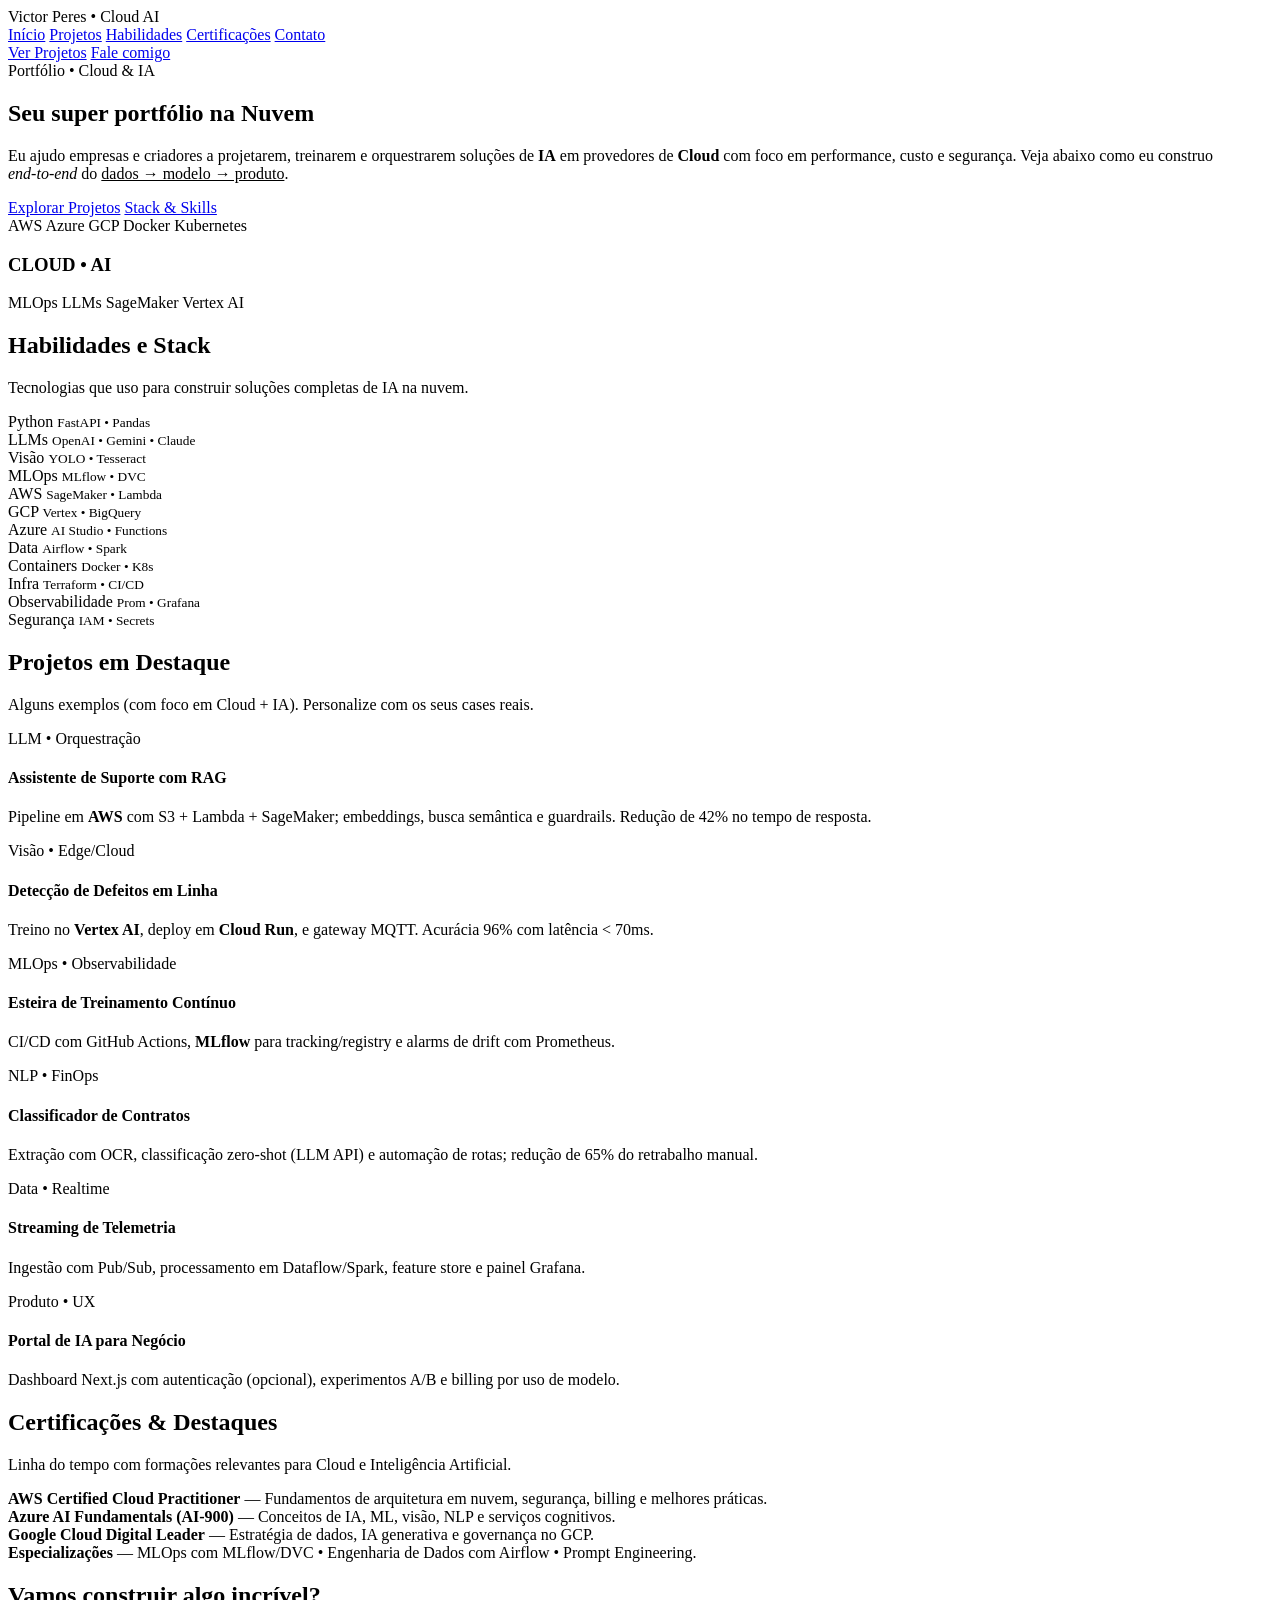
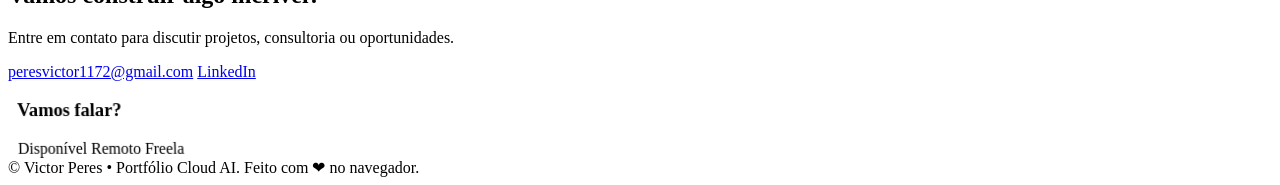
==== index.html @ 6753d7f5 "Add files via upload" ====
<!DOCTYPE html>
<html lang="pt-br">
<head>
  <meta charset="utf-8" />
  <meta name="viewport" content="width=device-width, initial-scale=1" />
  <title>Victor Peres — Cloud & AI</title>
  <meta name="description" content="Portfólio Cloud & AI de Victor Peres — projetos, habilidades e certificações." />
  <link rel="preconnect" href="https://fonts.googleapis.com">
  <link rel="preconnect" href="https://fonts.gstatic.com" crossorigin>
  <link href="https://fonts.googleapis.com/css2?family=Poppins:wght@300;400;500;600;700;800&display=swap" rel="stylesheet">
  <link rel="icon" href="/favicon.svg" type="image/svg+xml">
  <link rel="apple-touch-icon" href="/img/og-image-1200x630.png">
  <meta property="og:title" content="Victor Peres — Cloud & AI">
  <meta property="og:description" content="Portfólio Cloud & AI de Victor Peres — projetos, habilidades e certificações.">
  <meta property="og:type" content="website">
  <meta property="og:image" content="/img/og-image-1200x630.png">
  <meta property="og:image:width" content="1200">
  <meta property="og:image:height" content="630">
  <meta name="theme-color" content="#0c0b12">
  <link rel="stylesheet" href="/css/style.css">
</head>
<body>
  <!-- Header -->
  <header class="header">
    <div class="container">
      <div class="row">
        <div class="brand">
          <span class="logo" aria-hidden="true"></span>
          <span>Victor Peres • <span class="grad">Cloud&nbsp;AI</span></span>
        </div>
        <nav>
          <a href="#inicio">Início</a>
          <a href="#projetos">Projetos</a>
          <a href="#habilidades">Habilidades</a>
          <a href="#certificacoes">Certificações</a>
          <a href="#contato">Contato</a>
        </nav>
        <div class="cta">
          <a class="btn btn-ghost" href="#projetos">Ver Projetos</a>
          <a class="btn btn-primary" href="#contato">Fale comigo</a>
        </div>
      </div>
    </div>
  </header>

  <!-- Hero -->
  <section id="inicio" class="hero">
    <div class="orbs">
      <span class="orb purple"></span>
      <span class="orb cyan"></span>
    </div>
    <div class="container grid">
      <div>
        <span class="badge"><i></i> Portfólio • Cloud & IA</span>
        <h1>Seu <span class="grad">super</span> portfólio na Nuvem</h1>
        <p class="lead">Eu ajudo empresas e criadores a projetarem, treinarem e orquestrarem soluções de <b>IA</b> em provedores de <b>Cloud</b> com foco em performance, custo e segurança. Veja abaixo como eu construo <i>end‑to‑end</i> do <u>dados → modelo → produto</u>.</p>
        <div class="cta">
          <a class="btn btn-primary" href="#projetos">Explorar Projetos</a>
          <a class="btn btn-ghost" href="#habilidades">Stack & Skills</a>
        </div>

        <div class="partners">
          <span class="partner">AWS</span>
          <span class="partner">Azure</span>
          <span class="partner">GCP</span>
          <span class="partner">Docker</span>
          <span class="partner">Kubernetes</span>
        </div>
      </div>

      <div class="mock">
        <div class="device" id="device">
          <div class="screen">
            <h3>CLOUD • AI</h3>
            <div class="chips">
              <span class="chip">MLOps</span>
              <span class="chip">LLMs</span>
              <span class="chip">SageMaker</span>
              <span class="chip">Vertex AI</span>
            </div>
            <div class="floating"></div>
          </div>
        </div>
      </div>
    </div>
  </section>

  <!-- Habilidades -->
  <section id="habilidades">
    <div class="container">
      <h2 class="title">Habilidades e Stack</h2>
      <p class="subtitle">Tecnologias que uso para construir soluções completas de IA na nuvem.</p>
      <div class="skills reveal">
        <div class="tag">Python <small>FastAPI • Pandas</small></div>
        <div class="tag">LLMs <small>OpenAI • Gemini • Claude</small></div>
        <div class="tag">Visão <small>YOLO • Tesseract</small></div>
        <div class="tag">MLOps <small>MLflow • DVC</small></div>
        <div class="tag">AWS <small>SageMaker • Lambda</small></div>
        <div class="tag">GCP <small>Vertex • BigQuery</small></div>
        <div class="tag">Azure <small>AI Studio • Functions</small></div>
        <div class="tag">Data <small>Airflow • Spark</small></div>
        <div class="tag">Containers <small>Docker • K8s</small></div>
        <div class="tag">Infra <small>Terraform • CI/CD</small></div>
        <div class="tag">Observabilidade <small>Prom • Grafana</small></div>
        <div class="tag">Segurança <small>IAM • Secrets</small></div>
      </div>
    </div>
  </section>

  <!-- Projetos -->
  <section id="projetos">
    <div class="container">
      <h2 class="title">Projetos em Destaque</h2>
      <p class="subtitle">Alguns exemplos (com foco em Cloud + IA). Personalize com os seus cases reais.</p>

      <div class="cards">
        <article class="card reveal">
          <div class="thumb"></div>
          <div class="content">
            <span class="pill">LLM • Orquestração</span>
            <h4>Assistente de Suporte com RAG</h4>
            <p class="meta">Pipeline em <b>AWS</b> com S3 + Lambda + SageMaker; embeddings, busca semântica e guardrails. Redução de 42% no tempo de resposta.</p>
          </div>
        </article>

        <article class="card reveal">
          <div class="thumb"></div>
          <div class="content">
            <span class="pill">Visão • Edge/Cloud</span>
            <h4>Detecção de Defeitos em Linha</h4>
            <p class="meta">Treino no <b>Vertex AI</b>, deploy em <b>Cloud Run</b>, e gateway MQTT. Acurácia 96% com latência &lt; 70ms.</p>
          </div>
        </article>

        <article class="card reveal">
          <div class="thumb"></div>
          <div class="content">
            <span class="pill">MLOps • Observabilidade</span>
            <h4>Esteira de Treinamento Contínuo</h4>
            <p class="meta">CI/CD com GitHub Actions, <b>MLflow</b> para tracking/registry e alarms de drift com Prometheus.</p>
          </div>
        </article>

        <article class="card reveal">
          <div class="thumb"></div>
          <div class="content">
            <span class="pill">NLP • FinOps</span>
            <h4>Classificador de Contratos</h4>
            <p class="meta">Extração com OCR, classificação zero-shot (LLM API) e automação de rotas; redução de 65% do retrabalho manual.</p>
          </div>
        </article>

        <article class="card reveal">
          <div class="thumb"></div>
          <div class="content">
            <span class="pill">Data • Realtime</span>
            <h4>Streaming de Telemetria</h4>
            <p class="meta">Ingestão com Pub/Sub, processamento em Dataflow/Spark, feature store e painel Grafana.</p>
          </div>
        </article>

        <article class="card reveal">
          <div class="thumb"></div>
          <div class="content">
            <span class="pill">Produto • UX</span>
            <h4>Portal de IA para Negócio</h4>
            <p class="meta">Dashboard Next.js com autenticação (opcional), experimentos A/B e billing por uso de modelo.</p>
          </div>
        </article>
      </div>
    </div>
  </section>

  <!-- Certificações / Timeline -->
  <section id="certificacoes">
    <div class="container">
      <h2 class="title">Certificações & Destaques</h2>
      <p class="subtitle">Linha do tempo com formações relevantes para Cloud e Inteligência Artificial.</p>
      <div class="timeline">
        <div class="item reveal"><b>AWS Certified Cloud Practitioner</b> — Fundamentos de arquitetura em nuvem, segurança, billing e melhores práticas.</div>
        <div class="item reveal"><b>Azure AI Fundamentals (AI‑900)</b> — Conceitos de IA, ML, visão, NLP e serviços cognitivos.</div>
        <div class="item reveal"><b>Google Cloud Digital Leader</b> — Estratégia de dados, IA generativa e governança no GCP.</div>
        <div class="item reveal"><b>Especializações</b> — MLOps com MLflow/DVC • Engenharia de Dados com Airflow • Prompt Engineering.</div>
      </div>
    </div>
  </section>

  <!-- Contato -->
  <section id="contato">
    <div class="container">
      <div class="cta-block reveal">
        <div>
          <h2 class="title">Vamos construir algo <span class="grad">incrível</span>?</h2>
          <p class="subtitle">Entre em contato para discutir projetos, consultoria ou oportunidades.</p>
          <div class="cta">
            <a class="btn btn-primary" href="mailto:peresvictor1172@gmail.com">peresvictor1172@gmail.com</a>
            <a class="btn btn-ghost" href="https://www.linkedin.com" target="_blank" rel="noopener">LinkedIn</a>
          </div>
        </div>
        <div class="mock">
          <div class="device" style="transform:rotateY(10deg) rotateX(6deg)">
            <div class="screen">
              <h3>Vamos falar?</h3>
              <div class="chips">
                <span class="chip">Disponível</span>
                <span class="chip">Remoto</span>
                <span class="chip">Freela</span>
              </div>
              <div class="floating" style="animation-delay: -2s"></div>
            </div>
          </div>
        </div>
      </div>
    </div>
  </section>

  <footer>
    © <span id="y"></span> Victor Peres • Portfólio Cloud AI. Feito com ❤ no navegador.
  </footer>

  <script src="/js/script.js"></script>
</body>
</html>
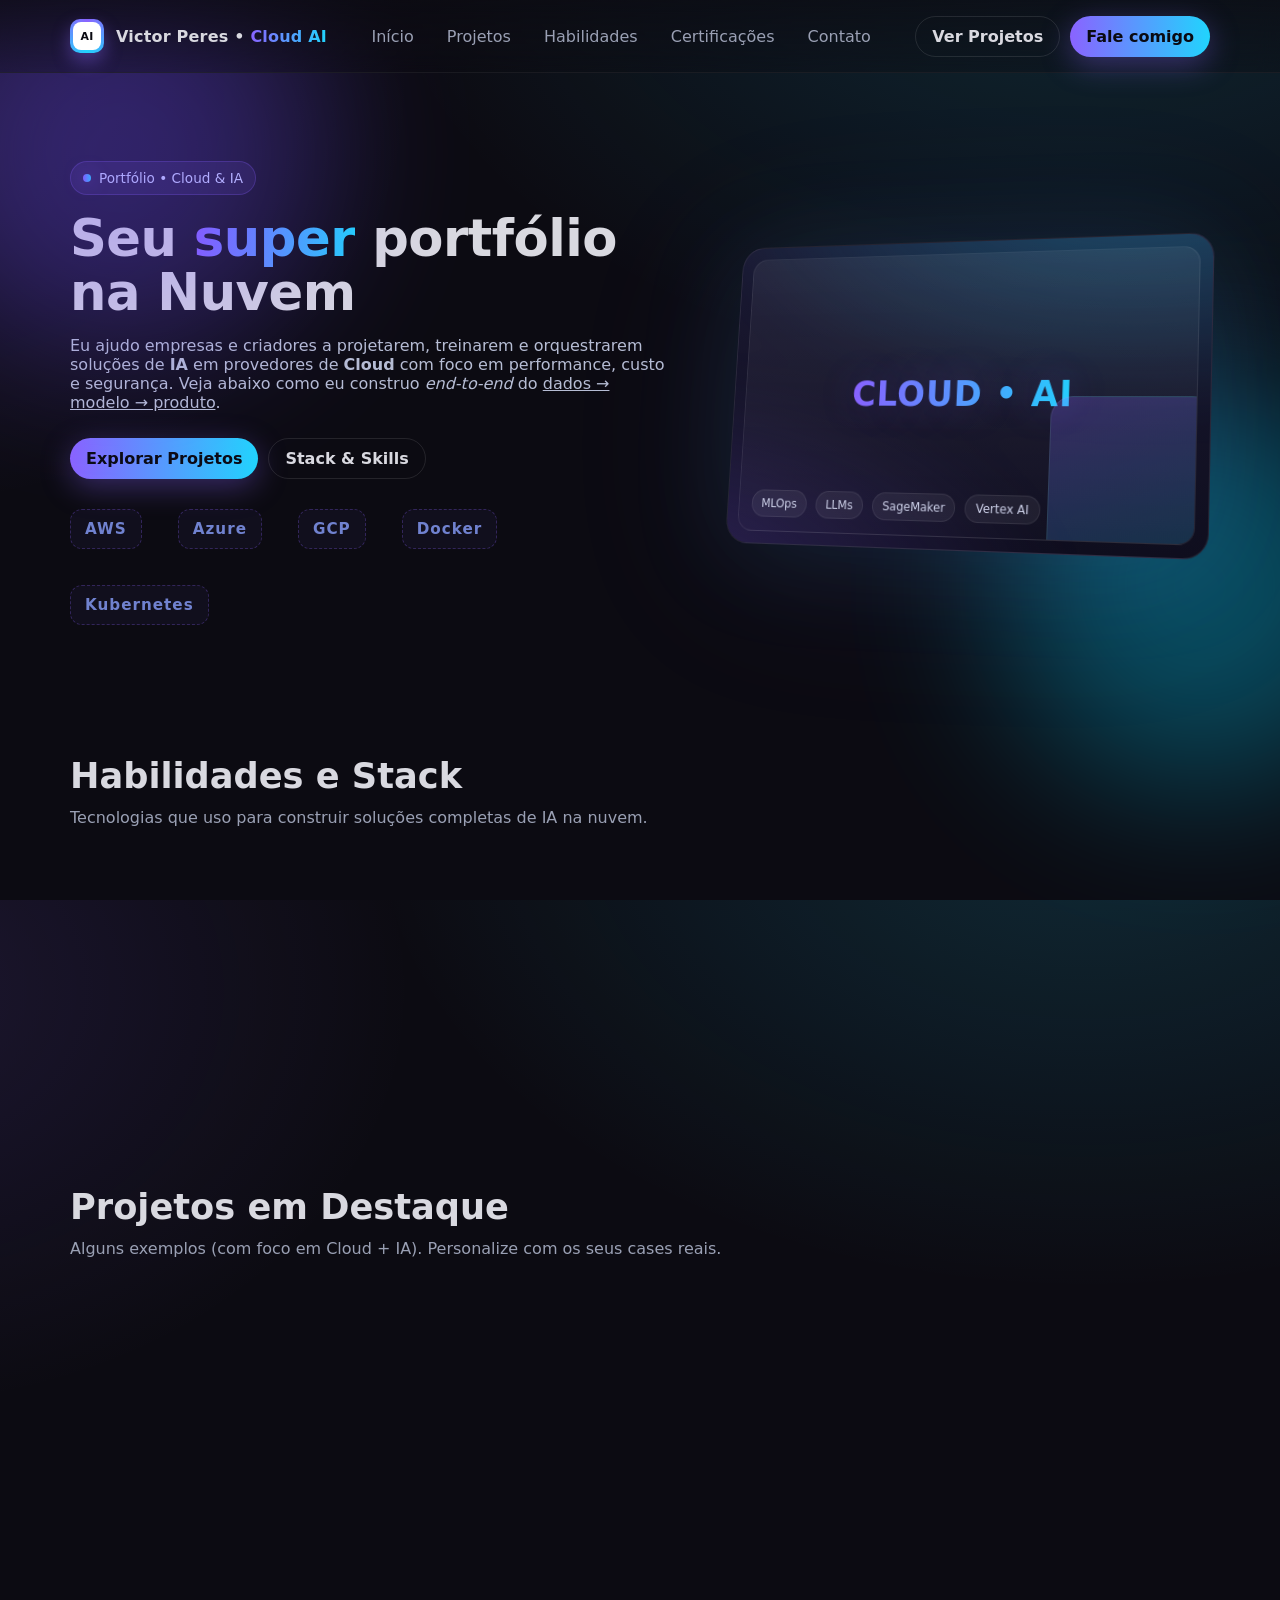
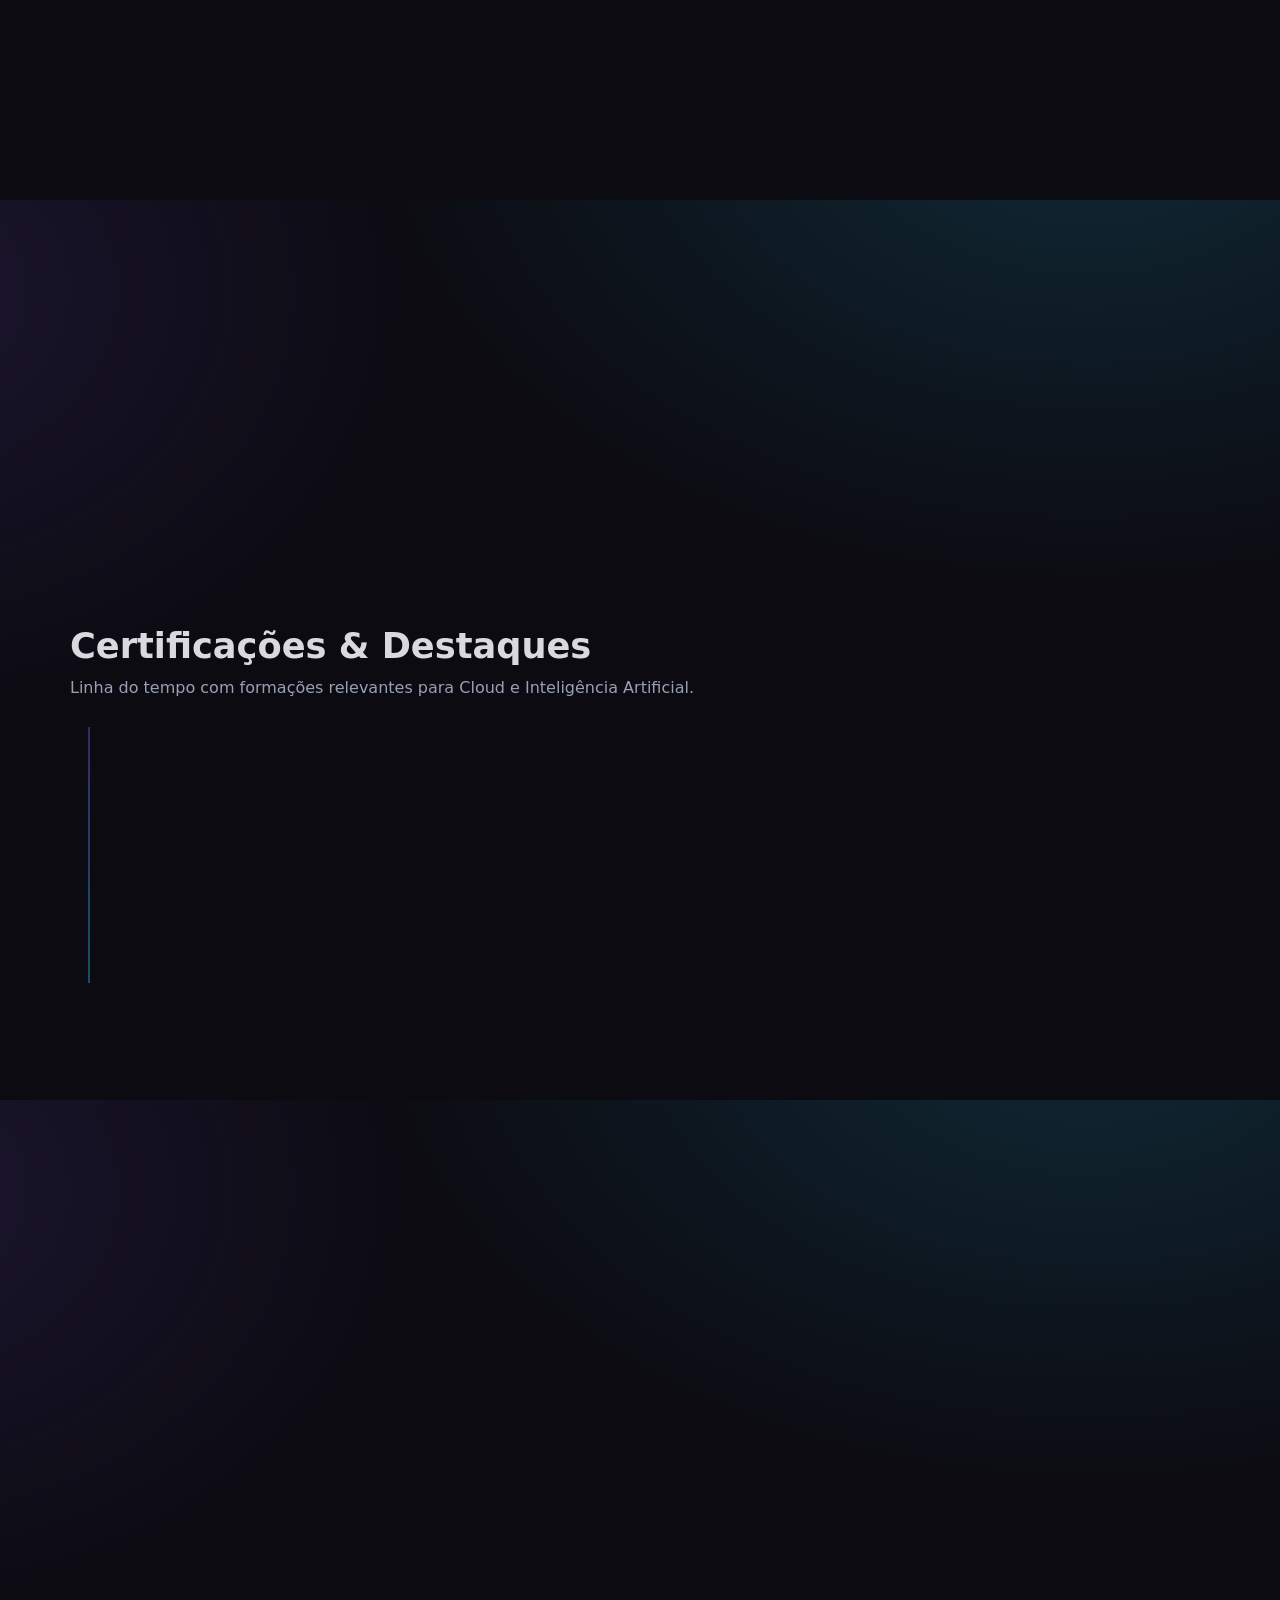
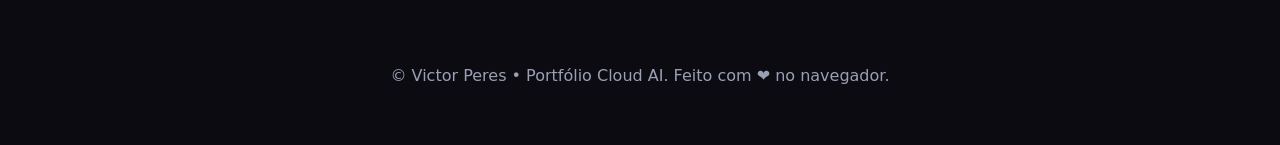
==== commit 497cfebd: "Update stylesheet link in index.html" ====
--- a/index.html
+++ b/index.html
@@ -17,7 +17,7 @@
   <meta property="og:image:width" content="1200">
   <meta property="og:image:height" content="630">
   <meta name="theme-color" content="#0c0b12">
-  <link rel="stylesheet" href="/css/style.css">
+  <link rel="stylesheet" href="style.css">
 </head>
 <body>
   <!-- Header -->
--- a/style.css
+++ b/style.css
@@ -0,0 +1,122 @@
+:root{
+  --bg:#0c0b12;          /* Fundo escuro */
+  --panel:#151426;       /* Painel/Galss */
+  --text:#d9d9e0;
+  --muted:#9aa0b4;
+  --primary-1:#8a63ff;   /* Roxo */
+  --primary-2:#21d4fd;   /* Azul/Ciano */
+  --ring: rgba(138, 99, 255, .65);
+  --shadow: 0 10px 30px rgba(33, 212, 253, .08), 0 20px 40px rgba(138, 99, 255, .08);
+  --radius: 18px;
+}
+*{box-sizing:border-box}
+html,body{height:100%}
+body{
+  margin:0; font-family:"Poppins",system-ui,Segoe UI,Roboto,Arial;
+  color:var(--text); background: radial-gradient(1200px 800px at 85% -10%, rgba(33,212,253,.15), transparent 60%),
+                     radial-gradient(900px 700px at -10% 10%, rgba(138,99,255,.13), transparent 60%),
+                     var(--bg);
+  overflow-x:hidden; 
+}
+a{color:inherit; text-decoration:none}
+
+/* ===== Header ===== */
+.header{position:sticky; top:0; z-index:50; backdrop-filter: blur(10px); background:linear-gradient(180deg, rgba(12,11,18,.75), rgba(12,11,18,.35)); border-bottom:1px solid rgba(255,255,255,.06)}
+.container{max-width:1180px; margin:0 auto; padding:0 20px}
+.row{display:flex; align-items:center; justify-content:space-between; gap:16px; height:72px}
+.brand{display:flex; align-items:center; gap:12px; font-weight:800; letter-spacing:.2px}
+.logo{width:34px; height:34px; position:relative; border-radius:10px; overflow:hidden; box-shadow:0 8px 18px rgba(138,99,255,.4)}
+.logo::before{content:""; position:absolute; inset:-40%; background:conic-gradient(from 0deg, var(--primary-1), var(--primary-2), var(--primary-1)); animation:spin 8s linear infinite}
+.logo::after{content:"AI"; position:absolute; inset:3px; display:grid; place-items:center; font-size:.68rem; font-weight:700; color:#0a0a12; background:#fff; border-radius:8px}
+nav a{padding:10px 14px; color:var(--muted); font-weight:500; border-radius:12px; transition:all .25s}
+nav a:hover{color:#fff; background:rgba(255,255,255,.06)}
+.cta{display:flex; gap:10px}
+.btn{padding:10px 16px; font-weight:600; border-radius:999px; display:inline-flex; align-items:center; gap:10px; transition:transform .15s ease, box-shadow .2s ease}
+.btn:active{transform:translateY(1px)}
+.btn-primary{background:linear-gradient(90deg, var(--primary-1), var(--primary-2)); color:#0a0a12; box-shadow:0 8px 30px rgba(138,99,255,.35)}
+.btn-ghost{border:1px solid rgba(255,255,255,.1)}
+
+/* ===== Hero ===== */
+.hero{position:relative; padding:88px 0 40px}
+.grid{display:grid; grid-template-columns:1.2fr 1fr; gap:40px; align-items:center}
+.badge{display:inline-flex; gap:8px; align-items:center; font-size:.85rem; color:#cbd2ff; background:rgba(138,99,255,.12); border:1px solid rgba(138,99,255,.25); padding:8px 12px; border-radius:999px}
+.badge i{width:8px; height:8px; border-radius:999px; background:linear-gradient(90deg, var(--primary-1), var(--primary-2)); box-shadow:0 0 18px var(--ring)}
+h1{font-size:3.2rem; line-height:1.06; margin:16px 0 12px; letter-spacing:-.5px}
+.grad{background:linear-gradient(90deg, var(--primary-1), var(--primary-2)); -webkit-background-clip:text; background-clip:text; color:transparent}
+.lead{color:#b6bdd4; font-weight:400; margin-bottom:26px}
+
+/* hero mockup */
+.mock{
+  perspective: 1400px; filter: drop-shadow(0 10px 50px rgba(33,212,253,.09)) drop-shadow(0 20px 80px rgba(138,99,255,.09));
+}
+.device{position:relative; width:100%; aspect-ratio: 16/10; border-radius:24px; background:linear-gradient(180deg, #1b1933, #0f0e1e); border:1px solid rgba(255,255,255,.09); transform:rotateY(-18deg) rotateX(8deg); transition: transform .6s ease; overflow:hidden}
+.device::before{content:""; position:absolute; inset:-40%; background:radial-gradient(800px 400px at 70% 10%, rgba(33,212,253,.3), transparent 60%), radial-gradient(800px 400px at 10% 90%, rgba(138,99,255,.3), transparent 60%); filter: blur(30px)}
+.device .screen{position:absolute; inset:12px; border-radius:16px; background:linear-gradient(180deg, rgba(255,255,255,.06), rgba(255,255,255,.01)); border:1px solid rgba(255,255,255,.08); display:grid; place-items:center; overflow:hidden}
+.screen h3{font-size:2.2rem; letter-spacing:1px; background:linear-gradient(90deg, var(--primary-1), var(--primary-2)); -webkit-background-clip:text; background-clip:text; color:transparent; text-shadow:0 0 40px rgba(138,99,255,.28)}
+.chips{position:absolute; bottom:14px; left:14px; display:flex; gap:10px; flex-wrap:wrap}
+.chip{font-size:.75rem; padding:6px 10px; border-radius:999px; background:rgba(255,255,255,.06); border:1px solid rgba(255,255,255,.08); color:#cfd3eb}
+.floating{position:absolute; right:-18px; bottom:-20px; width:160px; aspect-ratio:1; border-radius:22px; border:1px solid rgba(255,255,255,.08); background:linear-gradient(160deg, rgba(138,99,255,.25), rgba(33,212,253,.18)); filter:blur(.2px); animation:float 6s ease-in-out infinite}
+
+.hero .orbs{position:absolute; inset:0; pointer-events:none}
+.orb{position:absolute; width:400px; height:400px; border-radius:50%; filter:blur(80px); opacity:.32}
+.orb.purple{background:#6e4bff; top:-120px; left:-80px; animation:pulse 9s ease-in-out infinite}
+.orb.cyan{background:#00d2ff; right:-120px; bottom:-120px; animation:pulse 11s ease-in-out infinite reverse}
+
+/* Partners strip */
+.partners{display:flex; gap:36px; align-items:center; flex-wrap:wrap; opacity:.8; padding:30px 0 0}
+.partner{font-weight:700; letter-spacing:1px; font-size:.95rem; color:#8aa0ff; padding:10px 14px; border:1px dashed rgba(138,99,255,.35); border-radius:12px; background:rgba(138,99,255,.06)}
+
+/* ===== Sections ===== */
+section{padding:90px 0}
+.title{font-size:2.2rem; margin:0 0 12px}
+.subtitle{color:var(--muted); margin:0 0 30px}
+
+/* Skills */
+.skills{display:grid; grid-template-columns:repeat(6,1fr); gap:14px}
+.tag{background:linear-gradient(180deg, rgba(255,255,255,.06), rgba(255,255,255,.02)); border:1px solid rgba(255,255,255,.08); padding:12px 14px; border-radius:14px; text-align:center; font-weight:600; color:#e8ebff; box-shadow:var(--shadow)}
+.tag small{display:block; color:#9fb4ff; font-weight:500}
+
+/* Projects */
+.cards{display:grid; grid-template-columns:repeat(3, 1fr); gap:22px}
+.card{position:relative; border-radius:20px; background:linear-gradient(180deg, #16142a, #0e0d1d); border:1px solid rgba(255,255,255,.08); overflow:hidden; box-shadow:var(--shadow); transform:translateY(0) scale(1); transition:transform .28s ease, box-shadow .28s ease}
+.card:hover{transform:translateY(-6px) scale(1.01); box-shadow:0 20px 60px rgba(110,75,255,.15)}
+.card .thumb{height:180px; background:radial-gradient(800px 240px at 80% 10%, rgba(33,212,253,.35), transparent 60%), radial-gradient(800px 240px at 10% 90%, rgba(138,99,255,.35), transparent 60%)}
+.card .content{padding:18px}
+.pill{display:inline-flex; align-items:center; gap:8px; font-size:.75rem; color:#cfd3eb; background:rgba(255,255,255,.06); border:1px solid rgba(255,255,255,.1); padding:6px 10px; border-radius:999px}
+.card h4{margin:14px 0 6px}
+.meta{color:#a9b0c7; font-size:.92rem}
+
+/* Timeline / Certs */
+.timeline{position:relative; margin-left:8px}
+.timeline::before{content:""; position:absolute; left:10px; top:0; bottom:0; width:2px; background:linear-gradient(var(--primary-1), var(--primary-2)); opacity:.35}
+.item{position:relative; margin:20px 0 20px 36px; padding:14px 16px; border:1px solid rgba(255,255,255,.08); background:linear-gradient(180deg, rgba(255,255,255,.05), rgba(255,255,255,.02)); border-radius:14px}
+.item::before{content:""; position:absolute; left:-25px; top:18px; width:12px; height:12px; border-radius:50%; background:linear-gradient(90deg, var(--primary-1), var(--primary-2)); box-shadow:0 0 18px var(--ring)}
+
+/* Contact */
+.cta-block{display:grid; grid-template-columns:1.2fr 1fr; gap:20px; align-items:center; background:linear-gradient(180deg, rgba(255,255,255,.06), rgba(255,255,255,.03)); border:1px solid rgba(255,255,255,.08); border-radius:22px; padding:26px}
+
+/* Footer */
+footer{padding:36px 0 60px; color:#9aa0b4; text-align:center}
+
+/* Reveal on scroll */
+.reveal{opacity:0; transform:translateY(20px); transition:opacity .7s ease, transform .7s ease}
+.reveal.show{opacity:1; transform:none}
+
+/* Responsive */
+@media (max-width:1024px){
+  .grid{grid-template-columns:1fr; gap:24px}
+  .skills{grid-template-columns:repeat(3,1fr)}
+  .cards{grid-template-columns:repeat(2,1fr)}
+  .cta-block{grid-template-columns:1fr}
+  h1{font-size:2.6rem}
+}
+@media (max-width:640px){
+  .skills{grid-template-columns:repeat(2,1fr)}
+  .cards{grid-template-columns:1fr}
+  .row{height:66px}
+}
+
+/* Animations */
+@keyframes spin{to{transform:rotate(1turn)}}
+@keyframes float{0%,100%{transform:translate(0,0)}50%{transform:translate(-6px,-10px)}}
+@keyframes pulse{0%,100%{transform:scale(1)}50%{transform:scale(1.06)}}
